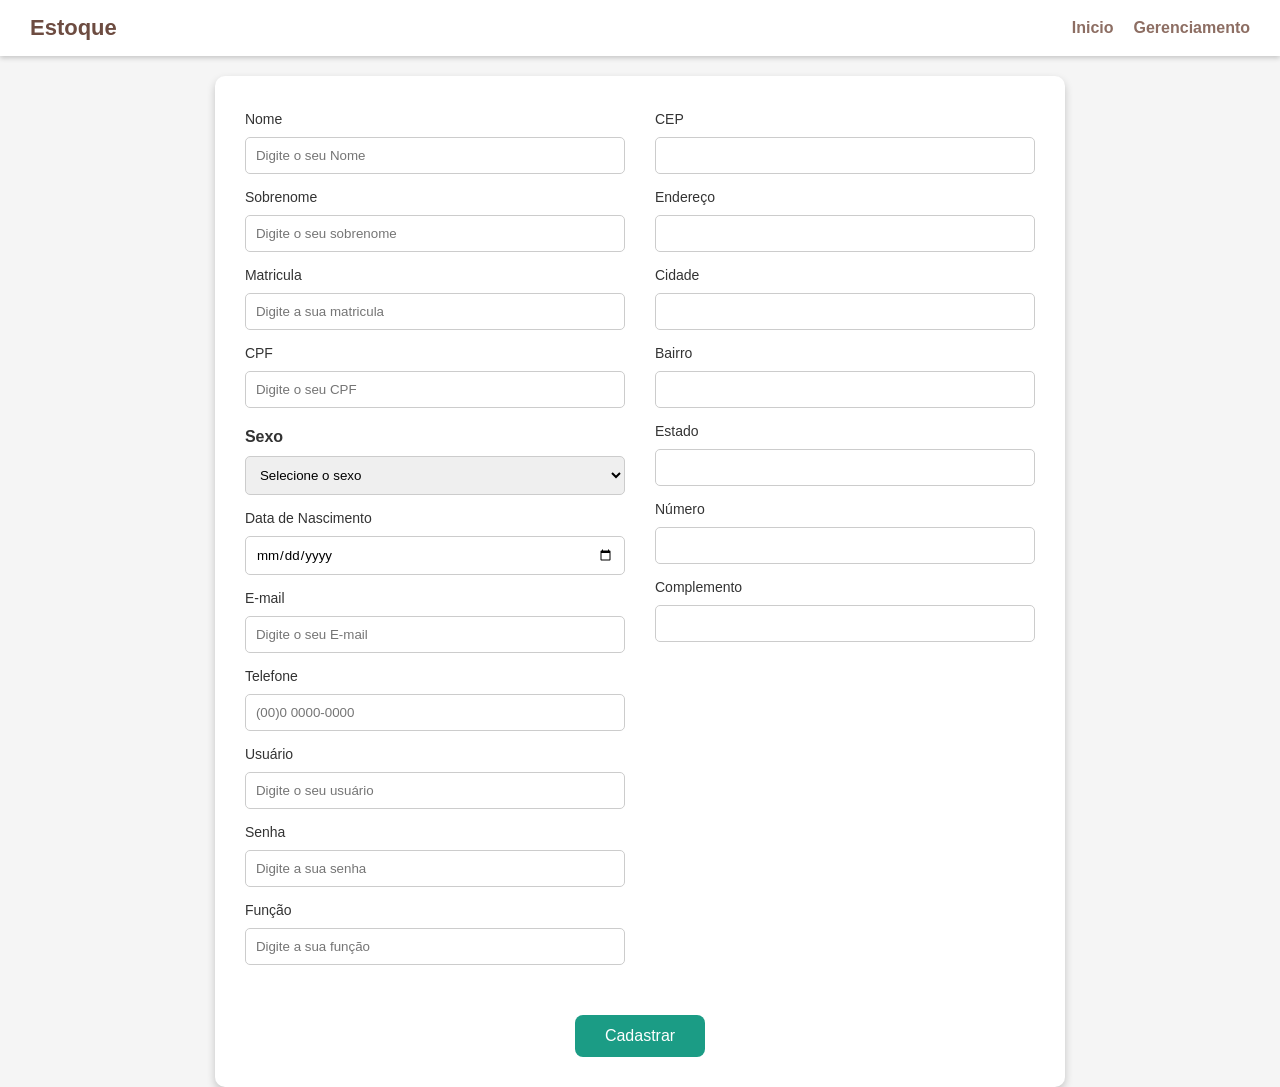
==== src/main/webapp/pages/cadastro.html @ 88b4dd51 "alteracao de repositorio, passando do clone para o novo com o objetivo de projeto real de Gostinho D" ====
<!DOCTYPE html>
<html>
    <head>
        <meta charset="UTF-8">
        <meta name="viewport" content="width=device-width, initial-scale=1.0">
        <link rel="stylesheet" href="../css/reset.css"/>
        <link rel="stylesheet" href="../css/color.css"/>
        <link rel="stylesheet" href="../css/cadastro.css">
        <title>Cadastro</title>
    </head>
    <body>
         <header id="header">
            <h1 id="tituloCadastro">Estoque </h1>
            <nav>
                <ul>
                    <li><a href="#">Inicio</a></li>
                    <li><a href="#">Gerenciamento</a></li>
                </ul>
            </nav>
        </header>
        <main id="main" >
            <form action="cadastro" method="POST">
                <div class="container">
                    <div class="dadosPessoais">
                        <label for="nameFirst">Nome</label>
                        <input type="text" name="nameFirst" id="nameFirst" placeholder="Digite o seu Nome" />
                        <label for="sobreNome">Sobrenome</label>
                        <input type="text" name="sobreNome" id="sobreNome" placeholder="Digite o seu sobrenome" />
                        <label for="matricula">Matricula</label>
                        <input type="text" name="matricula" id="matricula" placeholder="Digite a sua matricula" />
                        <label for="cpf">CPF</label>
                        <input type="text" name="cpf" id="cpf" placeholder="Digite o seu CPF" />
                        <p>Sexo</p>
                        <select name="opcao" id="opcao">
                            <option value="">Selecione o sexo</option>
                            <option value="1">Masculino</option>
                            <option value="2">Feminino</option>
                        </select>
                        <label for="dtaNascimento">Data de Nascimento</label>
                        <input type="date" name="dtaNascimento" id="dtaNascimento" />
                        <label for="email">E-mail</label>
                        <input type="email" name="email" id="email" placeholder="Digite o seu E-mail" />
                        <label for="telefone">Telefone</label>
                        <input type="tel" name="telefone" id="telefone" placeholder="(00)0 0000-0000" />
                        <label for="usuario">Usuário</label>
                        <input type="text" name="usuario" id="usuario" placeholder="Digite o seu usuário" />
                        <label for="senha">Senha</label>
                        <input type="password" name="senha" id="senha" placeholder="Digite a sua senha" />
                        <label for="funcao">Função</label>
                        <input type="text" name="funcao" id="funcao" placeholder="Digite a sua função" />
                    </div>
                    <div class="containerEndereco">
                        <label for="cep">CEP</label>
                        <input type="text" name="cep" id="cep"  />
                        <label for="endereco">Endereço</label>
                        <input type="text" name="endereco" id="endereco" />
                        <label for="cidade">Cidade</label>
                        <input type="text" name="cidade" id="cidade" />
                        <label for="bairro">Bairro</label>
                        <input type="text" name="bairro" id="bairro" />
                        <label for="estado">Estado</label>
                        <input type="text" name="estado" id="estado" />
                        <label for="numero">Número</label>
                        <input type="text" name="numero" id="numero" />
                        <label for="complemento">Complemento</label>
                        <input type="text" name="complemento" id="complemento" />
                    </div>
                    <div class="btn">
                        <button type="submit">Cadastrar</button>
                    </div>
                </div>
            </form>
        </main>
        <script src="../js/cep.js"></script>
    </body>
</html>
---- src/main/webapp/css/color.css ----
:root {
    /* Cores principais */
    --primary-dark: #6d4c41;
    --primary-medium: #8d6e63;
    --primary-light: #d7ccc8;

    /* Cor de ação (botões / confirmação) */
    --success: #1b9c85;
    --success-hover: #157a6e;

    /* Neutros */
    --white: #ffffff;
    --gray-light: #f5f5f5;
    --gray-medium: #cccccc;
    --gray-dark: #333333;

    /* Sombra */
    --shadow-default: rgba(0, 0, 0, 0.2);
    
    
}
---- src/main/webapp/css/cadastro.css ----
body {
    background-color: var(--gray-light);
    color: var(--gray-dark);
}

#header {
    display: flex;
    justify-content: space-between;
    align-items: center;
    background-color: var(--white);
    padding: 15px 30px;
    box-shadow: 0 2px 5px var(--shadow-default);
    margin-bottom: 20px;
}

#tituloCadastro{
    font-size: 22px;
    color: var(--primary-dark);
}

nav ul {
    display: flex;
    list-style: none;
    gap: 20px;
}

nav a {
    text-decoration: none;
    color: var(--primary-medium);
    font-weight: bold;
}

nav a:hover {
    color: var(--primary-dark);
}

#main {
    display: flex;
    justify-content: center;
}

.container{
    background-color: var(--white);
    padding: 30px;
    border-radius: 10px;
    box-shadow: 0 4px 8px var(--shadow-default);
    width: 100%;
    max-width: 1100px;
    display: flex;
    gap: 30px;
    flex-wrap: wrap;
}

.dadosPessoais,
.containerEndereco {
    flex: 1;
    min-width: 300px;
    display: flex;
    flex-direction: column;
    gap: 10px;
}

label {
    font-size: 14px;
    margin-top: 5px;
}

input,
select {
    padding: 10px;
    border-radius: 5px;
    border: 1px solid var(--gray-medium);
    outline: none;
    transition: 0.2s;
}

input:focus,
select:focus {
    border-color: var(--primary-medium);
}

.dadosPessoais p {
    margin-top: 10px;
    font-weight: bold;
}

.btn {
    width: 100%;
    display: flex;
    justify-content: center;
    margin-top: 20px;
}

.btn button {
    padding: 12px 30px;
    background-color: var(--success);
    color: var(--white);
    border: none;
    border-radius: 8px;
    font-size: 16px;
    cursor: pointer;
    transition: 0.2s;
}

.btn button:hover {
    background-color: var(--success-hover);
}
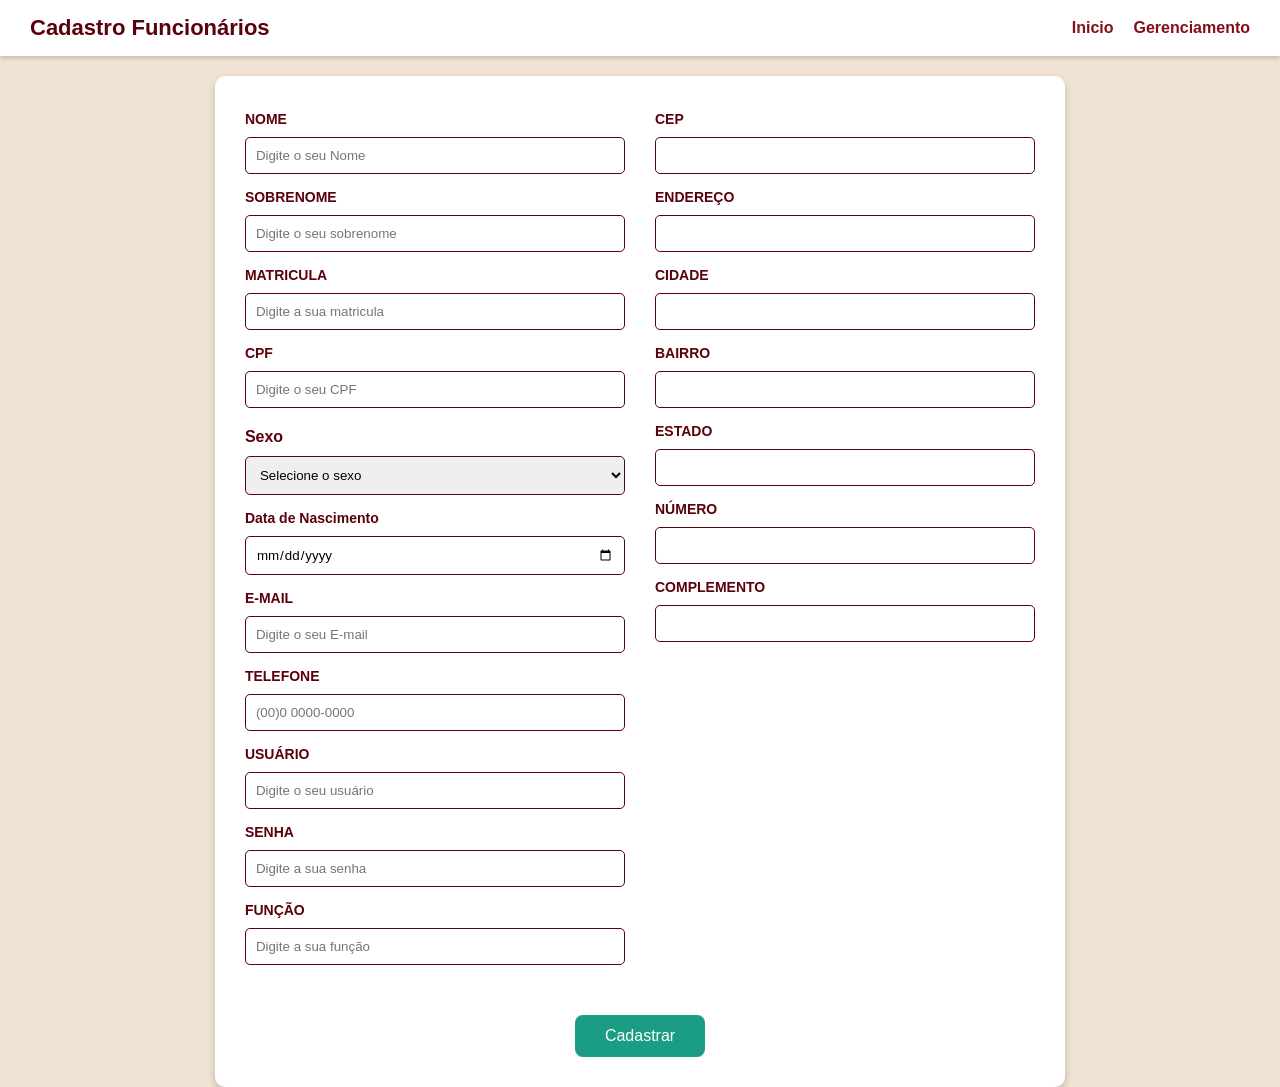
==== commit 6c121a20: "alteracao final do css versao sei la das quantas" ====
--- a/src/main/webapp/pages/cadastro.html
+++ b/src/main/webapp/pages/cadastro.html
@@ -10,7 +10,7 @@
     </head>
     <body>
          <header id="header">
-            <h1 id="tituloCadastro">Estoque </h1>
+            <h1 id="tituloCadastro">Cadastro Funcionários </h1>
             <nav>
                 <ul>
                     <li><a href="#">Inicio</a></li>
@@ -22,11 +22,11 @@
             <form action="cadastro" method="POST">
                 <div class="container">
                     <div class="dadosPessoais">
-                        <label for="nameFirst">Nome</label>
+                        <label for="nameFirst">NOME</label>
                         <input type="text" name="nameFirst" id="nameFirst" placeholder="Digite o seu Nome" />
-                        <label for="sobreNome">Sobrenome</label>
+                        <label for="sobreNome">SOBRENOME</label>
                         <input type="text" name="sobreNome" id="sobreNome" placeholder="Digite o seu sobrenome" />
-                        <label for="matricula">Matricula</label>
+                        <label for="matricula">MATRICULA</label>
                         <input type="text" name="matricula" id="matricula" placeholder="Digite a sua matricula" />
                         <label for="cpf">CPF</label>
                         <input type="text" name="cpf" id="cpf" placeholder="Digite o seu CPF" />
@@ -38,31 +38,31 @@
                         </select>
                         <label for="dtaNascimento">Data de Nascimento</label>
                         <input type="date" name="dtaNascimento" id="dtaNascimento" />
-                        <label for="email">E-mail</label>
+                        <label for="email">E-MAIL</label>
                         <input type="email" name="email" id="email" placeholder="Digite o seu E-mail" />
-                        <label for="telefone">Telefone</label>
+                        <label for="telefone">TELEFONE</label>
                         <input type="tel" name="telefone" id="telefone" placeholder="(00)0 0000-0000" />
-                        <label for="usuario">Usuário</label>
+                        <label for="usuario">USUÁRIO</label>
                         <input type="text" name="usuario" id="usuario" placeholder="Digite o seu usuário" />
-                        <label for="senha">Senha</label>
+                        <label for="senha">SENHA</label>
                         <input type="password" name="senha" id="senha" placeholder="Digite a sua senha" />
-                        <label for="funcao">Função</label>
+                        <label for="funcao">FUNÇÃO</label>
                         <input type="text" name="funcao" id="funcao" placeholder="Digite a sua função" />
                     </div>
                     <div class="containerEndereco">
                         <label for="cep">CEP</label>
                         <input type="text" name="cep" id="cep"  />
-                        <label for="endereco">Endereço</label>
+                        <label for="endereco">ENDEREÇO</label>
                         <input type="text" name="endereco" id="endereco" />
-                        <label for="cidade">Cidade</label>
+                        <label for="cidade">CIDADE</label>
                         <input type="text" name="cidade" id="cidade" />
-                        <label for="bairro">Bairro</label>
+                        <label for="bairro">BAIRRO</label>
                         <input type="text" name="bairro" id="bairro" />
-                        <label for="estado">Estado</label>
+                        <label for="estado">ESTADO</label>
                         <input type="text" name="estado" id="estado" />
-                        <label for="numero">Número</label>
+                        <label for="numero">NÚMERO</label>
                         <input type="text" name="numero" id="numero" />
-                        <label for="complemento">Complemento</label>
+                        <label for="complemento">COMPLEMENTO</label>
                         <input type="text" name="complemento" id="complemento" />
                     </div>
                     <div class="btn">
@@ -73,5 +73,4 @@
         </main>
         <script src="../js/cep.js"></script>
     </body>
-</html>
-        +</html>
--- a/src/main/webapp/css/color.css
+++ b/src/main/webapp/css/color.css
@@ -1,21 +1,54 @@
 :root {
     /* Cores principais */
-    --primary-dark: #6d4c41;
-    --primary-medium: #8d6e63;
-    --primary-light: #d7ccc8;
+    --primary-dark: #5a020b; /* vinho da logo para textos e titulos */
+    --primary-medium: #801019; /*tom mais leve do vinho para foco e linhas */
+    --primary-light: #f1e4d4; /* creme da logo para fundo, bordas e destaques */
 
     /* Cor de ação (botões / confirmação) */
-    --success: #1b9c85;
-    --success-hover: #157a6e;
+    --success: #1b9c85; /* verde para botao de login, salvar e confirmar */
+    --success-hover: #157a6e; /* verde mais escuro para hover, efeito do mouse */ 
 
     /* Neutros */
-    --white: #ffffff;
-    --gray-light: #f5f5f5;
-    --gray-medium: #cccccc;
-    --gray-dark: #333333;
+    --white: #ffffff; /* fundo containers*/
+    --gray-light: #f5f5f5; /* fundo da pagina, body */
+    --gray-dark: #333333; /* cor auxiliar para bordas de imput */
 
     /* Sombra */
     --shadow-default: rgba(0, 0, 0, 0.2);
     
-    
-}+    /* cores de cancelamento, alerta e erro*/
+    --error: #d32f2f; /* vermelho para botao de cancelar e alertas */
+    --error-hover: #b71c1c; /* vermelho mais escuro para hover, efeito do mouse */
+}
+
+
+/* --- TIPOGRAFIA ---
+   font-family: Define a fonte (tipo de letra).
+   font-size: Define o tamanho da letra (ex: 16px).
+   font-weight: Define a espessura/peso da letra (ex: bold/negrito).
+   text-align: Alinha o texto (left, center, right, justify).
+   text-decoration: Adiciona ou remove decorações (como o sublinhado de links).
+
+   --- BOX MODEL (A CAIXA) ---
+   width: Largura do elemento.
+   max-width: Largura máxima que o elemento pode atingir.
+   padding: Espaço INTERNO (entre o conteúdo e a borda).
+   margin: Espaço EXTERNO geral (afasta os elementos vizinhos).
+   margin-top: Espaço externo apenas no topo.
+   margin-bottom: Espaço externo apenas na base.
+   border-radius: Arredonda os cantos da borda.
+   box-shadow: Adiciona sombra ao redor da caixa.
+
+   --- FLEXBOX (ORGANIZAÇÃO DE LAYOUT) ---
+   display: Define o comportamento de exibição (flex ativa o layout flexível).
+   flex-direction: Define a direção dos itens (row = linha, column = coluna).
+   justify-content: Alinha os itens no eixo principal (horizontal por padrão).
+   flex-wrap: Define se os itens "pulam linha" quando não houver mais espaço.
+   flex: Define como o item cresce ou encolhe para ocupar o espaço disponível.
+   gap: Define o espaçamento exato entre os itens do flex.
+
+   --- INTERAÇÃO E OUTROS ---
+   list-style: Define o estilo dos marcadores de listas (ul/li).
+   cursor: Altera o visual do mouse (ex: pointer/mãozinha).
+   transition: Cria uma animação suave ao mudar propriedades (ex: no hover).
+   ============================================================ */
--- a/src/main/webapp/css/cadastro.css
+++ b/src/main/webapp/css/cadastro.css
@@ -1,5 +1,5 @@
 body {
-    background-color: var(--gray-light);
+    background-color: var(--primary-light);
     color: var(--gray-dark);
 }
 
@@ -49,6 +49,8 @@
     display: flex;
     gap: 30px;
     flex-wrap: wrap;
+    font-weight: bold;
+    color: var(--primary-dark);
 }
 
 .dadosPessoais,
@@ -69,7 +71,7 @@
 select {
     padding: 10px;
     border-radius: 5px;
-    border: 1px solid var(--gray-medium);
+    border: 1px solid var(--primary-dark);
     outline: none;
     transition: 0.2s;
 }
@@ -77,11 +79,11 @@
 input:focus,
 select:focus {
     border-color: var(--primary-medium);
+    box-shadow: 0 0 0 2px var(--primary-light);
 }
 
 .dadosPessoais p {
     margin-top: 10px;
-    font-weight: bold;
 }
 
 .btn {
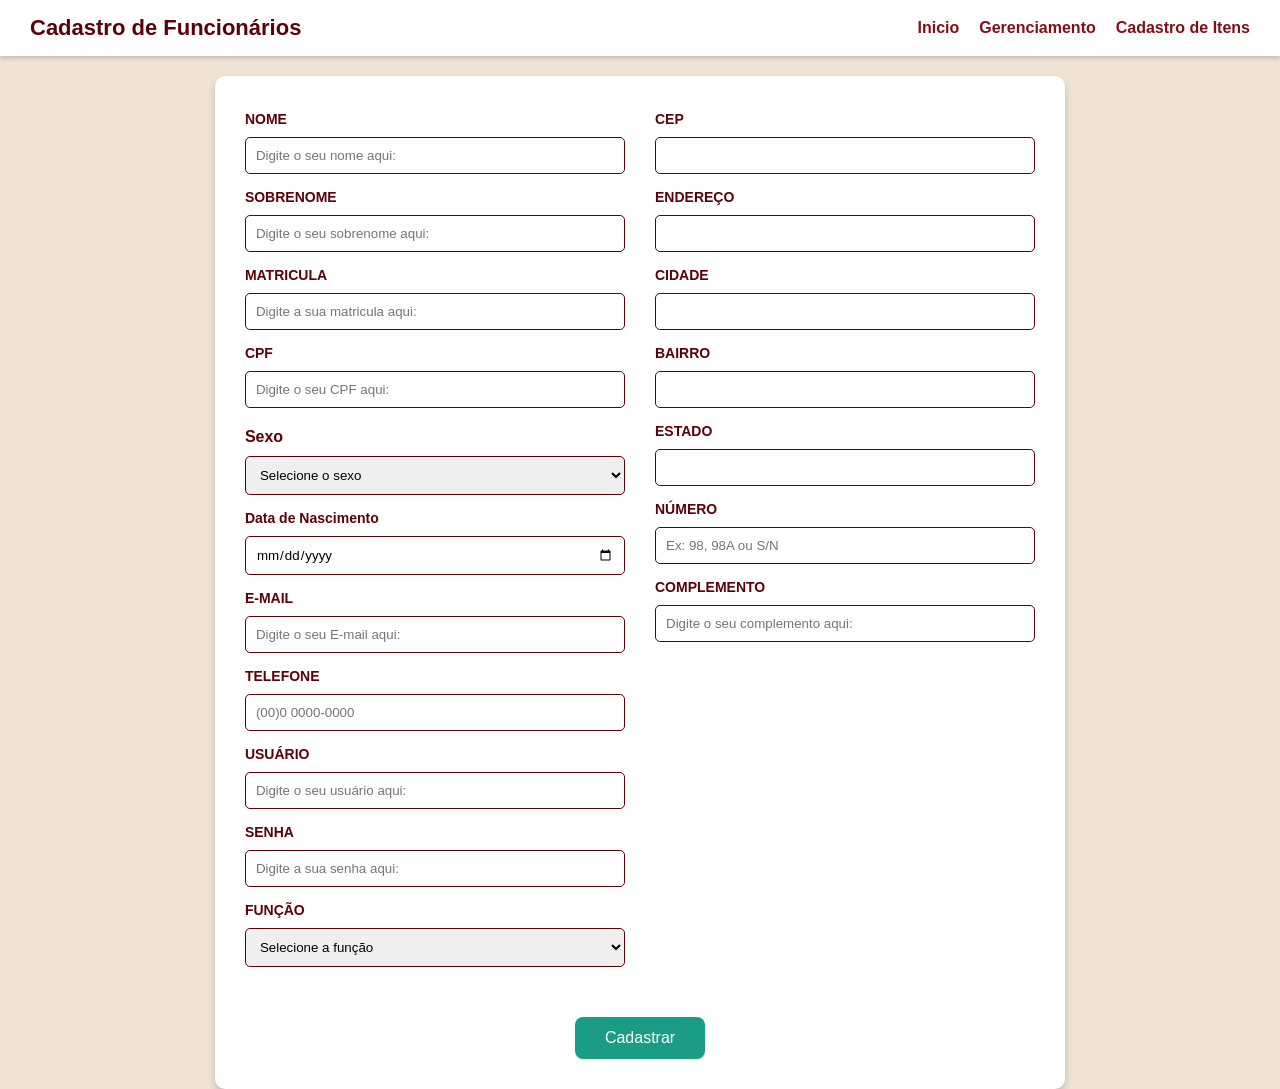
==== commit e16cce1b: "testes finais." ====
--- a/src/main/webapp/pages/cadastro.html
+++ b/src/main/webapp/pages/cadastro.html
@@ -6,15 +6,17 @@
         <link rel="stylesheet" href="../css/reset.css"/>
         <link rel="stylesheet" href="../css/color.css"/>
         <link rel="stylesheet" href="../css/cadastro.css">
+        <link rel="stylesheet" href="../css/mensagens.css"/>
         <title>Cadastro</title>
     </head>
     <body>
          <header id="header">
-            <h1 id="tituloCadastro">Cadastro Funcionários </h1>
+            <h1 id="tituloCadastro">Cadastro de Funcionários </h1>
             <nav>
                 <ul>
-                    <li><a href="#">Inicio</a></li>
-                    <li><a href="#">Gerenciamento</a></li>
+                    <li><a href="dashboard.html">Inicio</a></li>
+                    <li><a href="gerenciamento.html">Gerenciamento</a></li>
+                    <li><a href="cadastroItens.html">Cadastro de Itens</a></li>
                 </ul>
             </nav>
         </header>
@@ -23,13 +25,13 @@
                 <div class="container">
                     <div class="dadosPessoais">
                         <label for="nameFirst">NOME</label>
-                        <input type="text" name="nameFirst" id="nameFirst" placeholder="Digite o seu Nome" />
+                        <input type="text" name="nameFirst" id="nameFirst" pattern="[A-Za-zÀ-ÿ ]+" placeholder="Digite o seu nome aqui:" title="Por favor, use apenas letras, sem símbolos ou emojis!" required />
                         <label for="sobreNome">SOBRENOME</label>
-                        <input type="text" name="sobreNome" id="sobreNome" placeholder="Digite o seu sobrenome" />
+                        <input type="text" name="sobreNome" id="sobreNome" pattern="[A-Za-zÀ-ÿ ]+" placeholder="Digite o seu sobrenome aqui:" title="Por favor, use apenas letras, sem símbolos ou emojis!" required/>
                         <label for="matricula">MATRICULA</label>
-                        <input type="text" name="matricula" id="matricula" placeholder="Digite a sua matricula" />
+                        <input type="text" name="matricula" id="matricula" pattern="[0-9]+" placeholder="Digite a sua matricula aqui:" title="Use apenas letras e números, sem espaços ou símbolos" required/>
                         <label for="cpf">CPF</label>
-                        <input type="text" name="cpf" id="cpf" placeholder="Digite o seu CPF" />
+                        <input type="text" name="cpf" id="cpf" pattern="[0-9]+" title="Por favor, use apenas números!" placeholder="Digite o seu CPF aqui:" required/>
                         <p>Sexo</p>
                         <select name="opcao" id="opcao">
                             <option value="">Selecione o sexo</option>
@@ -37,33 +39,40 @@
                             <option value="2">Feminino</option>
                         </select>
                         <label for="dtaNascimento">Data de Nascimento</label>
-                        <input type="date" name="dtaNascimento" id="dtaNascimento" />
+                        <input type="date" name="dtaNascimento" id="dtaNascimento" required/>
                         <label for="email">E-MAIL</label>
-                        <input type="email" name="email" id="email" placeholder="Digite o seu E-mail" />
+                        <input type="email" name="email" id="email" placeholder="Digite o seu E-mail aqui:" required/>
                         <label for="telefone">TELEFONE</label>
-                        <input type="tel" name="telefone" id="telefone" placeholder="(00)0 0000-0000" />
+                        <input type="tel" name="telefone" id="telefone" placeholder="(00)0 0000-0000" pattern="[0-9()\-\s]+" required/>
                         <label for="usuario">USUÁRIO</label>
-                        <input type="text" name="usuario" id="usuario" placeholder="Digite o seu usuário" />
+                        <input type="text" name="usuario" id="usuario" placeholder="Digite o seu usuário aqui:" pattern="[A-Za-z0-9]+" title="Use apenas números, parênteses, hífen e espaço" required/>
                         <label for="senha">SENHA</label>
-                        <input type="password" name="senha" id="senha" placeholder="Digite a sua senha" />
+                        <input type="password" name="senha" id="senha" placeholder="Digite a sua senha aqui:" required/>
                         <label for="funcao">FUNÇÃO</label>
-                        <input type="text" name="funcao" id="funcao" placeholder="Digite a sua função" />
+                        <select name="funcao" id="funcao" required>
+                            <option value="">Selecione a função</option>
+                            <option value="ADMIN">Admin</option>
+                            <option value="GERENTE">Gerente</option>
+                            <option value="FUNCIONARIO">Funcionário</option>
+                            <option value="VISITANTE">Visitante</option>
+                        </select>
                     </div>
                     <div class="containerEndereco">
                         <label for="cep">CEP</label>
-                        <input type="text" name="cep" id="cep"  />
+                        <input type="text" name="cep" id="cep"  required/>
                         <label for="endereco">ENDEREÇO</label>
-                        <input type="text" name="endereco" id="endereco" />
+                        <input type="text" name="endereco" id="endereco" pattern="[A-Za-zÀ-ÿ0-9 ]+" title="Use apenas letras e números, sem símbolos ou emojis" required/>
                         <label for="cidade">CIDADE</label>
-                        <input type="text" name="cidade" id="cidade" />
+                        <input type="text" name="cidade" id="cidade" pattern="[A-Za-zÀ-ÿ ]+" title="Use apenas letras, sem números, símbolos ou emojis" required/>
                         <label for="bairro">BAIRRO</label>
-                        <input type="text" name="bairro" id="bairro" />
+                        <input type="text" name="bairro" id="bairro" pattern="[A-Za-zÀ-ÿ0-9 ]+" title="Use apenas letras e números, sem símbolos ou emojis" required/>
                         <label for="estado">ESTADO</label>
-                        <input type="text" name="estado" id="estado" />
+                        <input type="text" name="estado" id="estado" pattern="[A-Za-zÀ-ÿ ]+" title="Use apenas letras, sem números, símbolos ou emojis" required/>
                         <label for="numero">NÚMERO</label>
-                        <input type="text" name="numero" id="numero" />
+                        <input type="text" name="numero" id="numero" pattern="[A-Za-z0-9\-\/]+" title="Digite o número do endereço (ex: 98, 98A, S/N)"
+                               placeholder="Ex: 98, 98A ou S/N" required/>
                         <label for="complemento">COMPLEMENTO</label>
-                        <input type="text" name="complemento" id="complemento" />
+                        <input type="text" name="complemento" id="complemento" pattern="[A-Za-zÀ-ÿ0-9 ]*" title="Use apenas letras e números, sem símbolos ou emojis" placeholder="Digite o seu complemento aqui:"/>
                     </div>
                     <div class="btn">
                         <button type="submit">Cadastrar</button>
@@ -72,5 +81,6 @@
             </form>
         </main>
         <script src="../js/cep.js"></script>
+        <script src="../js/mensagens.js"></script>
     </body>
 </html>
--- a/src/main/webapp/css/color.css
+++ b/src/main/webapp/css/color.css
@@ -11,6 +11,7 @@
     /* Neutros */
     --white: #ffffff; /* fundo containers*/
     --gray-light: #f5f5f5; /* fundo da pagina, body */
+    --gray-medium: #cccccc;
     --gray-dark: #333333; /* cor auxiliar para bordas de imput */
 
     /* Sombra */
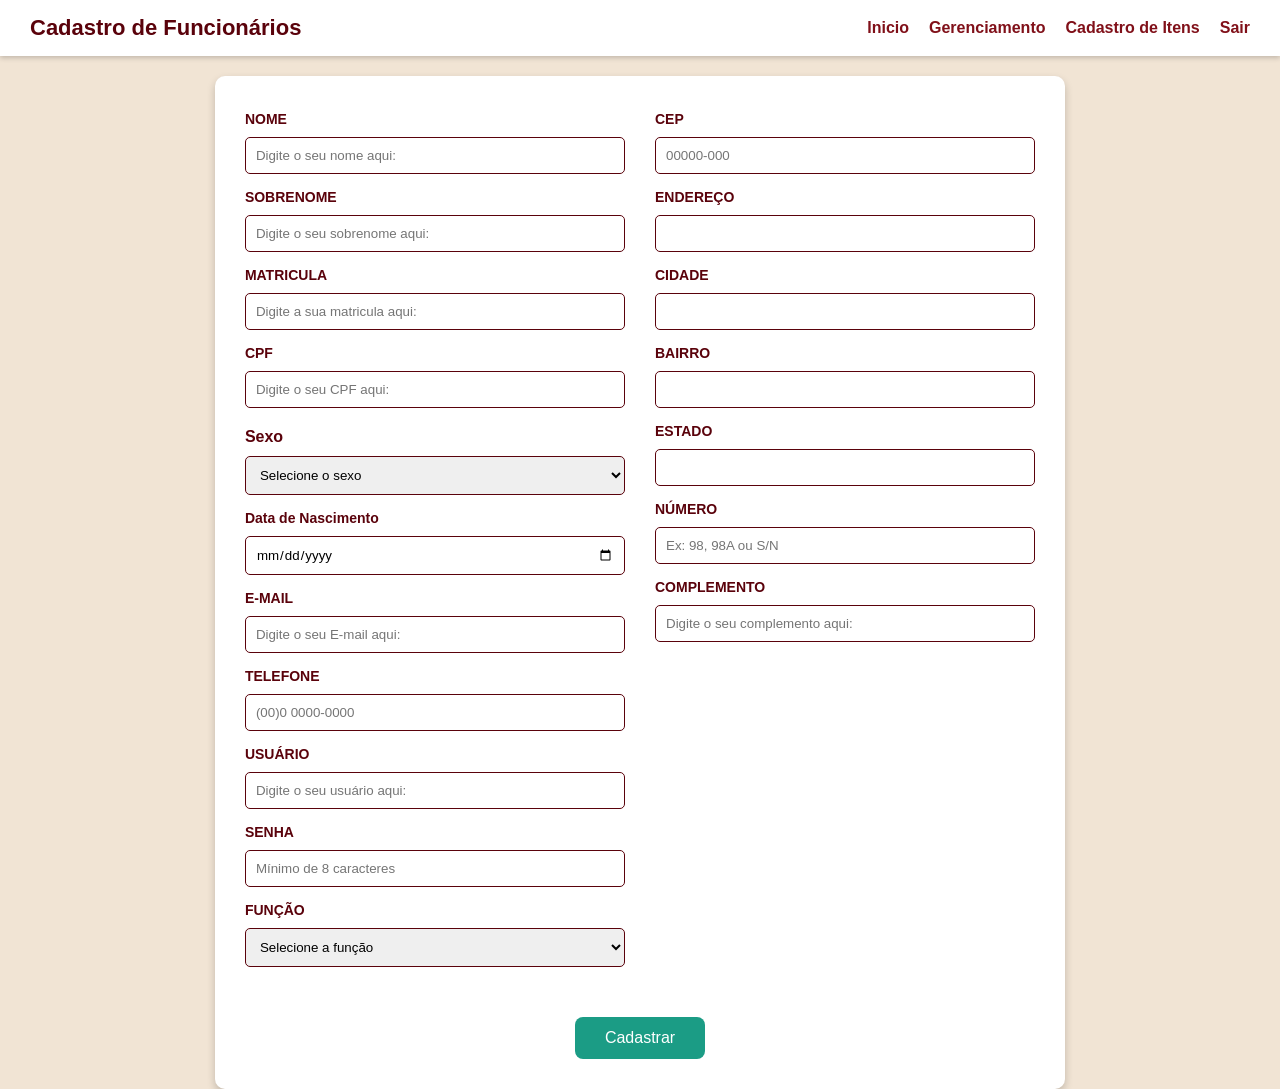
==== commit bfec7f82: "atualizações e melhorias" ====
--- a/src/main/webapp/pages/cadastro.html
+++ b/src/main/webapp/pages/cadastro.html
@@ -1,13 +1,13 @@
 <!DOCTYPE html>
-<html>
+<html lang="pt-BR">
     <head>
         <meta charset="UTF-8">
         <meta name="viewport" content="width=device-width, initial-scale=1.0">
+        <title>Cadastro</title>
         <link rel="stylesheet" href="../css/reset.css"/>
         <link rel="stylesheet" href="../css/color.css"/>
         <link rel="stylesheet" href="../css/cadastro.css">
         <link rel="stylesheet" href="../css/mensagens.css"/>
-        <title>Cadastro</title>
     </head>
     <body>
          <header id="header">
@@ -17,6 +17,7 @@
                     <li><a href="dashboard.html">Inicio</a></li>
                     <li><a href="gerenciamento.html">Gerenciamento</a></li>
                     <li><a href="cadastroItens.html">Cadastro de Itens</a></li>
+                    <li><a href="../logout">Sair</a></li>
                 </ul>
             </nav>
         </header>
@@ -25,15 +26,15 @@
                 <div class="container">
                     <div class="dadosPessoais">
                         <label for="nameFirst">NOME</label>
-                        <input type="text" name="nameFirst" id="nameFirst" pattern="[A-Za-zÀ-ÿ ]+" placeholder="Digite o seu nome aqui:" title="Por favor, use apenas letras, sem símbolos ou emojis!" required />
+                        <input type="text" name="nameFirst" id="nameFirst" maxlength="50" pattern="[A-Za-zÀ-ÿ ]+" placeholder="Digite o seu nome aqui:" title="Por favor, use apenas letras, sem símbolos ou emojis!" required />
                         <label for="sobreNome">SOBRENOME</label>
-                        <input type="text" name="sobreNome" id="sobreNome" pattern="[A-Za-zÀ-ÿ ]+" placeholder="Digite o seu sobrenome aqui:" title="Por favor, use apenas letras, sem símbolos ou emojis!" required/>
+                        <input type="text" name="sobreNome" id="sobreNome" maxlength="50" pattern="[A-Za-zÀ-ÿ ]+" placeholder="Digite o seu sobrenome aqui:" title="Por favor, use apenas letras, sem símbolos ou emojis!" required/>
                         <label for="matricula">MATRICULA</label>
-                        <input type="text" name="matricula" id="matricula" pattern="[0-9]+" placeholder="Digite a sua matricula aqui:" title="Use apenas letras e números, sem espaços ou símbolos" required/>
+                        <input type="text" name="matricula" id="matricula" pattern="[0-9]+" inputmode="numeric" maxlength="50" placeholder="Digite a sua matricula aqui:" title="Use apenas números" required/>
                         <label for="cpf">CPF</label>
-                        <input type="text" name="cpf" id="cpf" pattern="[0-9]+" title="Por favor, use apenas números!" placeholder="Digite o seu CPF aqui:" required/>
+                        <input type="text" name="cpf" id="cpf" pattern="[0-9]{11}" inputmode="numeric" maxlength="11" title="Digite os 11 números do CPF, sem pontos ou traço" placeholder="Digite o seu CPF aqui:" required/>
                         <p>Sexo</p>
-                        <select name="opcao" id="opcao">
+                        <select name="opcao" id="opcao" aria-label="Sexo">
                             <option value="">Selecione o sexo</option>
                             <option value="1">Masculino</option>
                             <option value="2">Feminino</option>
@@ -41,13 +42,13 @@
                         <label for="dtaNascimento">Data de Nascimento</label>
                         <input type="date" name="dtaNascimento" id="dtaNascimento" required/>
                         <label for="email">E-MAIL</label>
-                        <input type="email" name="email" id="email" placeholder="Digite o seu E-mail aqui:" required/>
+                        <input type="email" name="email" id="email" maxlength="50" placeholder="Digite o seu E-mail aqui:" required/>
                         <label for="telefone">TELEFONE</label>
-                        <input type="tel" name="telefone" id="telefone" placeholder="(00)0 0000-0000" pattern="[0-9()\-\s]+" required/>
+                        <input type="tel" name="telefone" id="telefone" maxlength="25" placeholder="(00)0 0000-0000" pattern="[0-9\(\)\-\s]+" title="Use apenas números, parênteses, espaço e traço" required/>
                         <label for="usuario">USUÁRIO</label>
-                        <input type="text" name="usuario" id="usuario" placeholder="Digite o seu usuário aqui:" pattern="[A-Za-z0-9]+" title="Use apenas números, parênteses, hífen e espaço" required/>
+                        <input type="text" name="usuario" id="usuario" maxlength="100" autocomplete="off" placeholder="Digite o seu usuário aqui:" pattern="[A-Za-zÀ-ÿ]+" title="Use apenas letras, sem espaços, números ou símbolos" required/>
                         <label for="senha">SENHA</label>
-                        <input type="password" name="senha" id="senha" placeholder="Digite a sua senha aqui:" required/>
+                        <input type="password" name="senha" id="senha" minlength="8" maxlength="72" autocomplete="new-password" placeholder="Mínimo de 8 caracteres" required/>
                         <label for="funcao">FUNÇÃO</label>
                         <select name="funcao" id="funcao" required>
                             <option value="">Selecione a função</option>
@@ -59,20 +60,20 @@
                     </div>
                     <div class="containerEndereco">
                         <label for="cep">CEP</label>
-                        <input type="text" name="cep" id="cep"  required/>
+                        <input type="text" name="cep" id="cep" inputmode="numeric" maxlength="9" pattern="[0-9]{5}-?[0-9]{3}" title="CEP com 8 números" placeholder="00000-000" required/>
                         <label for="endereco">ENDEREÇO</label>
-                        <input type="text" name="endereco" id="endereco" pattern="[A-Za-zÀ-ÿ0-9 ]+" title="Use apenas letras e números, sem símbolos ou emojis" required/>
+                        <input type="text" name="endereco" id="endereco" maxlength="50" pattern="[A-Za-zÀ-ÿ0-9 .,'ºª\(\)\/\-]+" title="Use letras, números e pontuação simples, sem emojis" required/>
                         <label for="cidade">CIDADE</label>
-                        <input type="text" name="cidade" id="cidade" pattern="[A-Za-zÀ-ÿ ]+" title="Use apenas letras, sem números, símbolos ou emojis" required/>
+                        <input type="text" name="cidade" id="cidade" maxlength="50" pattern="[A-Za-zÀ-ÿ '\-]+" title="Use apenas letras (apóstrofo e hífen são aceitos)" required/>
                         <label for="bairro">BAIRRO</label>
-                        <input type="text" name="bairro" id="bairro" pattern="[A-Za-zÀ-ÿ0-9 ]+" title="Use apenas letras e números, sem símbolos ou emojis" required/>
+                        <input type="text" name="bairro" id="bairro" maxlength="50" pattern="[A-Za-zÀ-ÿ0-9 .,'ºª\(\)\/\-]+" title="Use letras, números e pontuação simples, sem emojis" required/>
                         <label for="estado">ESTADO</label>
-                        <input type="text" name="estado" id="estado" pattern="[A-Za-zÀ-ÿ ]+" title="Use apenas letras, sem números, símbolos ou emojis" required/>
+                        <input type="text" name="estado" id="estado" maxlength="20" pattern="[A-Za-zÀ-ÿ ]+" title="Use apenas letras, sem números, símbolos ou emojis" required/>
                         <label for="numero">NÚMERO</label>
-                        <input type="text" name="numero" id="numero" pattern="[A-Za-z0-9\-\/]+" title="Digite o número do endereço (ex: 98, 98A, S/N)"
+                        <input type="text" name="numero" id="numero" maxlength="20" pattern="[A-Za-z0-9\-\/]+" title="Digite o número do endereço (ex: 98, 98A, S/N)"
                                placeholder="Ex: 98, 98A ou S/N" required/>
                         <label for="complemento">COMPLEMENTO</label>
-                        <input type="text" name="complemento" id="complemento" pattern="[A-Za-zÀ-ÿ0-9 ]*" title="Use apenas letras e números, sem símbolos ou emojis" placeholder="Digite o seu complemento aqui:"/>
+                        <input type="text" name="complemento" id="complemento" maxlength="50" pattern="[A-Za-zÀ-ÿ0-9 .,'ºª\(\)\/\-]*" title="Use letras, números e pontuação simples, sem emojis" placeholder="Digite o seu complemento aqui:"/>
                     </div>
                     <div class="btn">
                         <button type="submit">Cadastrar</button>
@@ -80,7 +81,7 @@
                 </div>
             </form>
         </main>
+        <script src="../js/mensagens.js"></script>
         <script src="../js/cep.js"></script>
-        <script src="../js/mensagens.js"></script>
     </body>
 </html>
--- a/src/main/webapp/css/mensagens.css
+++ b/src/main/webapp/css/mensagens.css
@@ -0,0 +1,26 @@
+/* Banner flutuante: fica por cima de tudo (inclusive do modal de edição, z-index 1000),
+   então a mensagem aparece mesmo com o modal aberto e não empurra o layout. */
+.banner-mensagem {
+    position: fixed;
+    top: 12px;
+    left: 50%;
+    transform: translateX(-50%);
+    z-index: 2000;
+    width: calc(100% - 24px);
+    max-width: 600px;
+    background-color: #ffe0e0;
+    color: #a10000;
+    border: 1px solid #a10000;
+    padding: 12px 20px;
+    border-radius: 6px;
+    text-align: center;
+    font-weight: bold;
+    box-shadow: 0 4px 12px var(--shadow-default);
+    cursor: pointer;
+}
+
+.banner-sucesso {
+    background-color: #d4edda;
+    color: #155724;
+    border-color: #155724;
+}
